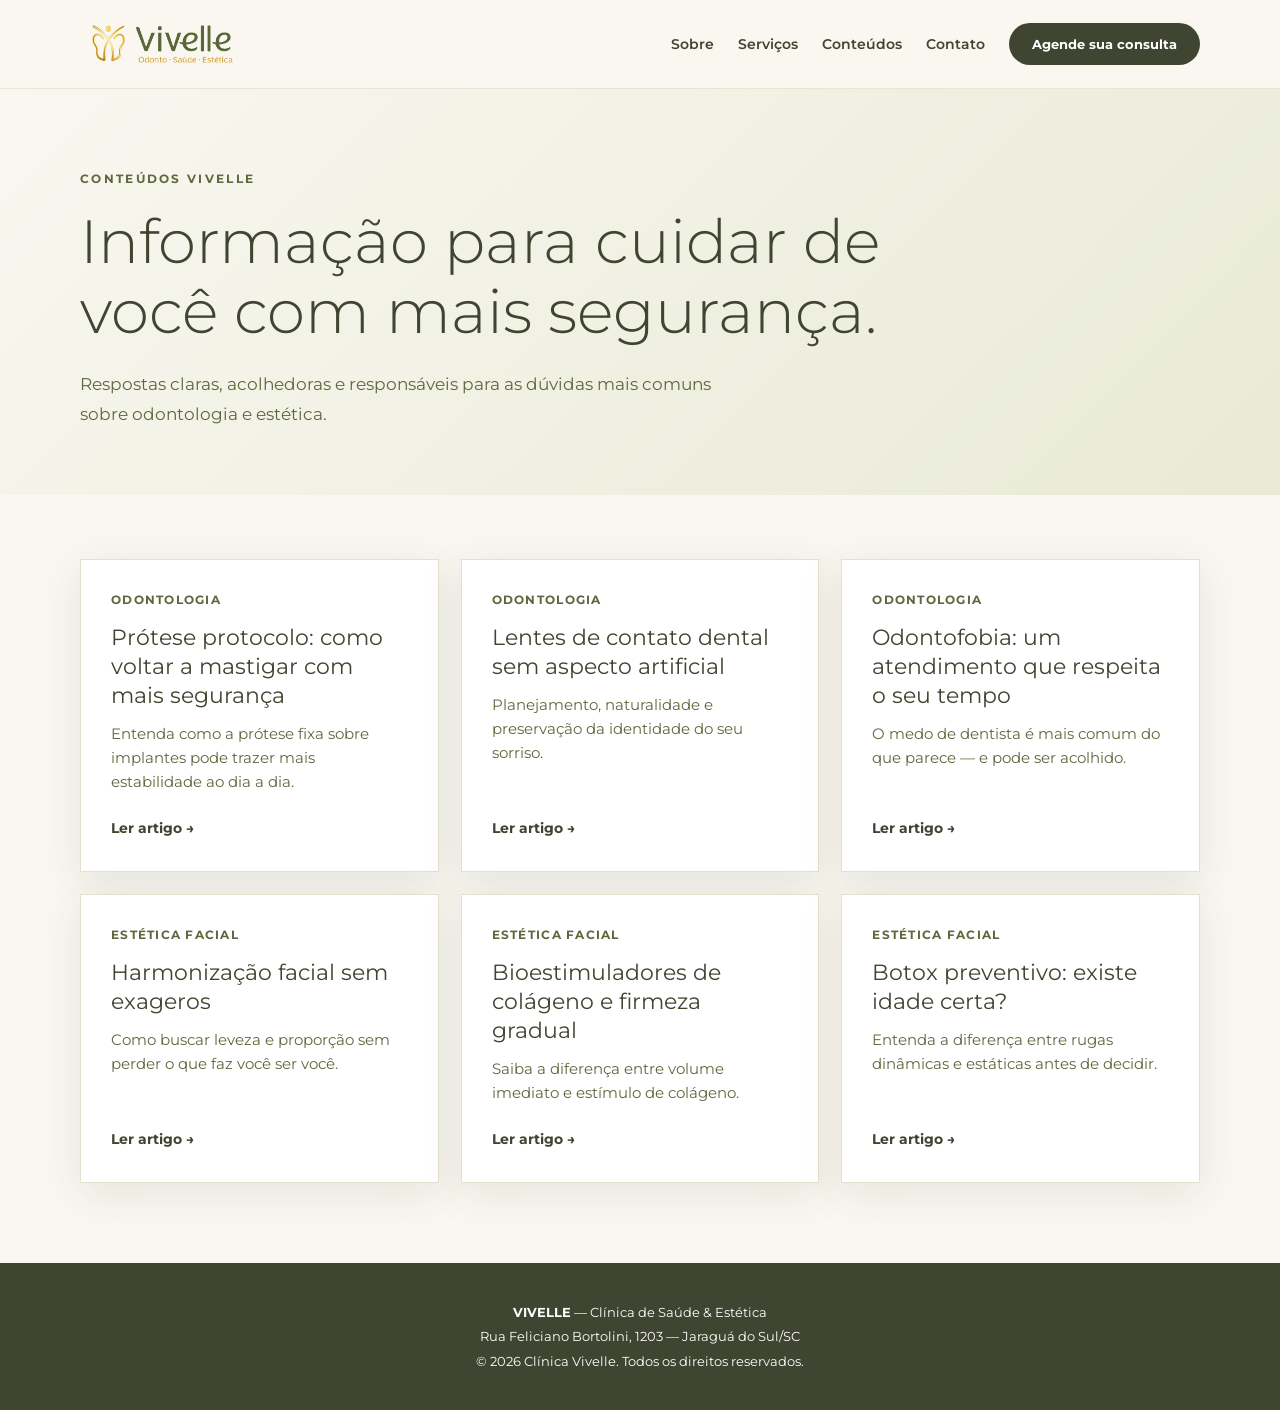
==== artigos/index.html @ 380f758b "Add Vivelle content hub and article pages" ====
<!DOCTYPE html>
<html lang="pt-BR">
<head>
  <meta charset="UTF-8">
  <meta name="viewport" content="width=device-width, initial-scale=1.0">
  <title>Conteúdos | Clínica Vivelle</title>
  <meta name="description" content="Informação clara e acolhedora sobre odontologia, implantes, estética facial e bem-estar na Clínica Vivelle, em Jaraguá do Sul.">
  <link rel="preconnect" href="https://fonts.googleapis.com">
  <link rel="preconnect" href="https://fonts.gstatic.com" crossorigin>
  <link href="https://fonts.googleapis.com/css2?family=Montserrat:wght@300;400;500;600;700&display=swap" rel="stylesheet">
  <link rel="stylesheet" href="artigos.css">
</head>
<body>
  <header>
    <div class="container header-inner">
      <a href="../index.html" class="logo" aria-label="Página inicial da Vivelle"><img src="../IMAGEMS/Vivelle - versoes logotipo_LOGO 3D - HORIZONTAL - POSITIVO.png" alt="Vivelle"></a>
      <button class="menu-toggle" aria-label="Abrir menu" aria-expanded="false">☰</button>
      <nav><ul><li><a href="../index.html#sobre">Sobre</a></li><li><a href="../index.html#servicos">Serviços</a></li><li><a href="index.html">Conteúdos</a></li><li><a href="../index.html#contato">Contato</a></li><li><a href="https://go.pipelead.to/w/gjkfCk" target="_blank" rel="noopener" class="btn">Agende sua consulta</a></li></ul></nav>
    </div>
  </header>
  <main>
    <section class="page-hero"><div class="container"><span class="eyebrow">Conteúdos Vivelle</span><h1>Informação para cuidar de você com mais segurança.</h1><p>Respostas claras, acolhedoras e responsáveis para as dúvidas mais comuns sobre odontologia e estética.</p></div></section>
    <section class="content"><div class="container"><div class="articles-grid">
      <article class="article-card"><span class="tag">Odontologia</span><h2>Prótese protocolo: como voltar a mastigar com mais segurança</h2><p>Entenda como a prótese fixa sobre implantes pode trazer mais estabilidade ao dia a dia.</p><a href="protese-protocolo.html">Ler artigo →</a></article>
      <article class="article-card"><span class="tag">Odontologia</span><h2>Lentes de contato dental sem aspecto artificial</h2><p>Planejamento, naturalidade e preservação da identidade do seu sorriso.</p><a href="lentes-de-contato-dental.html">Ler artigo →</a></article>
      <article class="article-card"><span class="tag">Odontologia</span><h2>Odontofobia: um atendimento que respeita o seu tempo</h2><p>O medo de dentista é mais comum do que parece — e pode ser acolhido.</p><a href="odontofobia.html">Ler artigo →</a></article>
      <article class="article-card"><span class="tag">Estética facial</span><h2>Harmonização facial sem exageros</h2><p>Como buscar leveza e proporção sem perder o que faz você ser você.</p><a href="harmonizacao-facial-natural.html">Ler artigo →</a></article>
      <article class="article-card"><span class="tag">Estética facial</span><h2>Bioestimuladores de colágeno e firmeza gradual</h2><p>Saiba a diferença entre volume imediato e estímulo de colágeno.</p><a href="bioestimuladores-de-colageno.html">Ler artigo →</a></article>
      <article class="article-card"><span class="tag">Estética facial</span><h2>Botox preventivo: existe idade certa?</h2><p>Entenda a diferença entre rugas dinâmicas e estáticas antes de decidir.</p><a href="botox-preventivo.html">Ler artigo →</a></article>
    </div></div></section>
  </main>
  <footer><div class="container"><p><strong>VIVELLE</strong> — Clínica de Saúde & Estética</p><p>Rua Feliciano Bortolini, 1203 — Jaraguá do Sul/SC</p><p>© 2026 Clínica Vivelle. Todos os direitos reservados.</p></div></footer>
  <script>const b=document.querySelector('.menu-toggle'),n=document.querySelector('nav ul');b.addEventListener('click',()=>{const e=n.classList.toggle('active');b.setAttribute('aria-expanded',e);b.textContent=e?'✕':'☰'});</script>
</body>
</html>
---- artigos/artigos.css ----
:root {
  --olive-dark: #3f4530;
  --olive: #5d683d;
  --sage: #c1c59d;
  --sage-light: #e8ead6;
  --beige: #edd99f;
  --gold: #c69f44;
  --cream: #f9f7f0;
  --white: #fff;
  --text: #3f4530;
  --text-light: #5d683d;
  --shadow: 0 10px 40px rgba(63, 69, 48, .1);
}
* { box-sizing: border-box; }
html { scroll-behavior: smooth; }
body { margin: 0; color: var(--text); background: var(--cream); font-family: Montserrat, Arial, sans-serif; font-size: 16px; line-height: 1.8; }
a { color: inherit; }
.container { width: min(92%, 1120px); margin: 0 auto; }
header { position: sticky; top: 0; z-index: 5; background: rgba(249,247,240,.96); backdrop-filter: blur(10px); border-bottom: 1px solid rgba(193,197,157,.35); }
.header-inner { min-height: 88px; display: flex; align-items: center; justify-content: space-between; gap: 24px; }
.logo img { display: block; height: 52px; width: auto; }
nav ul { display: flex; align-items: center; gap: 24px; list-style: none; margin: 0; padding: 0; }
nav a { color: var(--text); text-decoration: none; font-size: .86rem; font-weight: 600; }
nav a:hover, nav a:focus { color: var(--gold); }
.btn { display: inline-flex; align-items: center; justify-content: center; padding: 13px 23px; border-radius: 99px; background: var(--olive-dark); color: var(--white); font-size: .84rem; font-weight: 700; line-height: 1.2; text-decoration: none; transition: transform .2s, background .2s; }
.btn:hover, .btn:focus { background: var(--olive); color: var(--white); transform: translateY(-2px); }
.menu-toggle { display: none; border: 0; background: transparent; color: var(--olive-dark); font-size: 1.6rem; }
.page-hero { padding: 80px 0 66px; background: linear-gradient(135deg, var(--cream), var(--sage-light)); }
.eyebrow { display: block; margin-bottom: 17px; color: var(--olive); font-size: .72rem; font-weight: 700; letter-spacing: .2em; text-transform: uppercase; }
.page-hero h1 { max-width: 880px; margin: 0; font-size: clamp(2.1rem, 5vw, 3.8rem); font-weight: 300; line-height: 1.15; }
.page-hero p { max-width: 680px; margin: 22px 0 0; color: var(--text-light); font-size: 1.05rem; }
.content { padding: 64px 0 80px; }
.articles-grid { display: grid; grid-template-columns: repeat(3, 1fr); gap: 22px; }
.article-card { display: flex; flex-direction: column; padding: 30px; min-height: 270px; background: var(--white); border: 1px solid rgba(193,197,157,.5); box-shadow: var(--shadow); }
.article-card .tag { color: var(--olive); font-size: .72rem; font-weight: 700; letter-spacing: .11em; text-transform: uppercase; }
.article-card h2 { margin: 12px 0; font-size: 1.35rem; font-weight: 400; line-height: 1.35; }
.article-card p { margin: 0 0 22px; color: var(--text-light); font-size: .91rem; line-height: 1.65; }
.article-card a { margin-top: auto; color: var(--olive-dark); font-size: .86rem; font-weight: 700; text-decoration: none; }
.article-card a:hover { color: var(--gold); }
.article { width: min(92%, 790px); margin: 0 auto; }
.article-intro { padding: 48px 0 26px; color: var(--text-light); font-size: 1.16rem; }
.article h2 { margin: 45px 0 12px; color: var(--olive-dark); font-size: 1.65rem; font-weight: 400; line-height: 1.28; }
.article p { margin: 0 0 22px; }
.article strong { color: var(--olive-dark); }
.article a:not(.btn) { color: var(--olive); font-weight: 700; }
.article a:not(.btn):hover { color: var(--gold); }
.notice { margin: 42px 0; padding: 25px 28px; border-left: 4px solid var(--gold); background: #fffdf7; color: var(--text-light); font-size: .93rem; }
.cta { margin: 54px 0 0; padding: 42px; background: var(--olive-dark); color: var(--white); text-align: center; }
.cta h2 { margin: 0 0 12px; color: var(--white); font-size: 1.7rem; font-weight: 300; }
.cta p { margin: 0 auto 24px; max-width: 540px; }
.cta .btn { background: var(--beige); color: var(--olive-dark); }
.cta .btn:hover { background: var(--white); }
.related { padding: 72px 0; background: var(--sage-light); }
.related h2 { margin: 0 0 24px; font-size: 1.8rem; font-weight: 300; }
.related-links { display: grid; grid-template-columns: repeat(2, 1fr); gap: 15px; }
.related-links a { display: block; padding: 21px; background: var(--white); color: var(--olive-dark); font-size: .94rem; font-weight: 600; line-height: 1.45; text-decoration: none; }
.related-links a:hover { color: var(--gold); }
footer { padding: 36px 0; background: var(--olive-dark); color: var(--white); text-align: center; font-size: .82rem; line-height: 1.7; }
footer p { margin: 2px 0; }
@media (max-width: 760px) {
  .header-inner { min-height: 74px; }
  .logo img { height: 43px; }
  .menu-toggle { display: block; }
  nav ul { display: none; position: absolute; top: 74px; left: 0; right: 0; flex-direction: column; align-items: stretch; gap: 0; padding: 16px 4%; background: var(--cream); border-bottom: 1px solid var(--sage); }
  nav ul.active { display: flex; }
  nav li { padding: 9px 0; }
  nav .btn { width: 100%; }
  .articles-grid, .related-links { grid-template-columns: 1fr; }
  .page-hero { padding: 58px 0 48px; }
  .content { padding: 45px 0 60px; }
  .cta { padding: 32px 22px; }
}
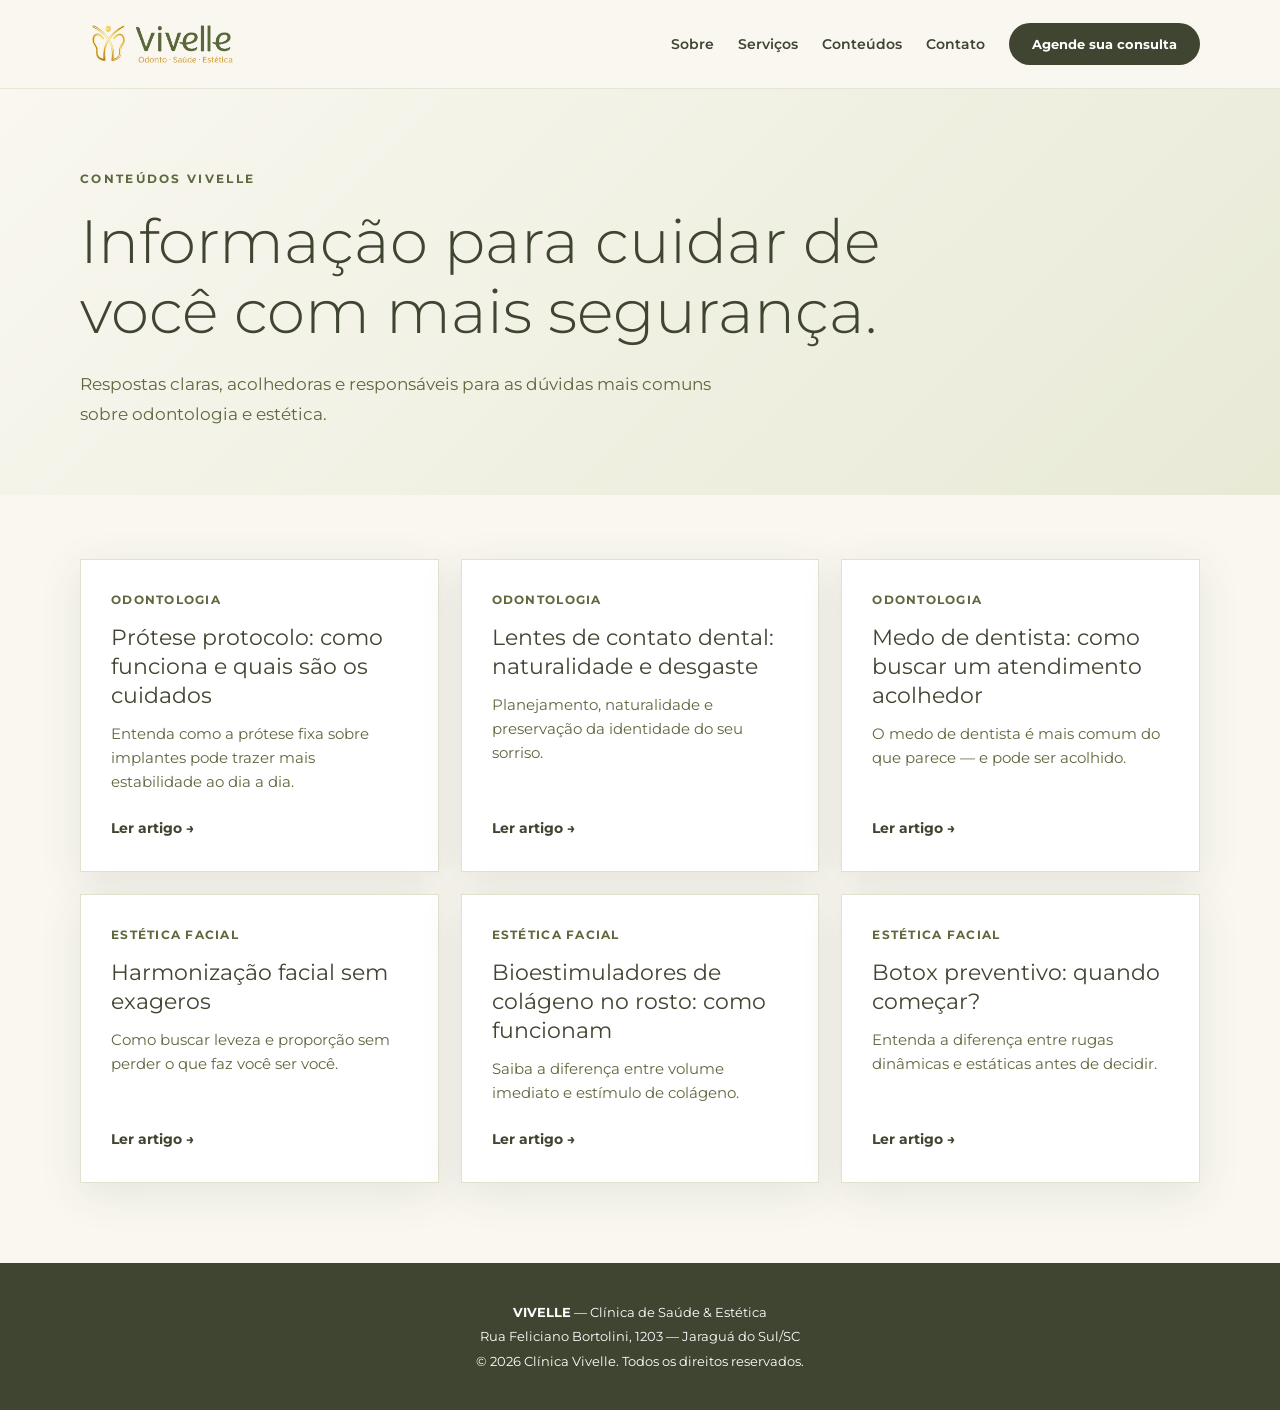
==== commit 3f9cdd6c: "Improve article search intent and connect treatment sections" ====
--- a/artigos/index.html
+++ b/artigos/index.html
@@ -3,7 +3,7 @@
 <head>
   <meta charset="UTF-8">
   <meta name="viewport" content="width=device-width, initial-scale=1.0">
-  <title>Conteúdos | Clínica Vivelle</title>
+  <title>Conteúdos | Clínica Vivelle</title><link rel="canonical" href="https://clinicavivelle.com.br/artigos/">
   <meta name="description" content="Informação clara e acolhedora sobre odontologia, implantes, estética facial e bem-estar na Clínica Vivelle, em Jaraguá do Sul.">
   <link rel="preconnect" href="https://fonts.googleapis.com">
   <link rel="preconnect" href="https://fonts.gstatic.com" crossorigin>
@@ -13,20 +13,20 @@
 <body>
   <header>
     <div class="container header-inner">
-      <a href="../index.html" class="logo" aria-label="Página inicial da Vivelle"><img src="../IMAGEMS/Vivelle - versoes logotipo_LOGO 3D - HORIZONTAL - POSITIVO.png" alt="Vivelle"></a>
+      <a href="/" class="logo" aria-label="Página inicial da Vivelle"><img src="../IMAGEMS/Vivelle - versoes logotipo_LOGO 3D - HORIZONTAL - POSITIVO.png" alt="Vivelle"></a>
       <button class="menu-toggle" aria-label="Abrir menu" aria-expanded="false">☰</button>
-      <nav><ul><li><a href="../index.html#sobre">Sobre</a></li><li><a href="../index.html#servicos">Serviços</a></li><li><a href="index.html">Conteúdos</a></li><li><a href="../index.html#contato">Contato</a></li><li><a href="https://go.pipelead.to/w/gjkfCk" target="_blank" rel="noopener" class="btn">Agende sua consulta</a></li></ul></nav>
+      <nav><ul><li><a href="/#sobre">Sobre</a></li><li><a href="/#servicos">Serviços</a></li><li><a href="/artigos/">Conteúdos</a></li><li><a href="/#contato">Contato</a></li><li><a href="https://go.pipelead.to/w/gjkfCk" target="_blank" rel="noopener" class="btn">Agende sua consulta</a></li></ul></nav>
     </div>
   </header>
   <main>
     <section class="page-hero"><div class="container"><span class="eyebrow">Conteúdos Vivelle</span><h1>Informação para cuidar de você com mais segurança.</h1><p>Respostas claras, acolhedoras e responsáveis para as dúvidas mais comuns sobre odontologia e estética.</p></div></section>
     <section class="content"><div class="container"><div class="articles-grid">
-      <article class="article-card"><span class="tag">Odontologia</span><h2>Prótese protocolo: como voltar a mastigar com mais segurança</h2><p>Entenda como a prótese fixa sobre implantes pode trazer mais estabilidade ao dia a dia.</p><a href="protese-protocolo.html">Ler artigo →</a></article>
-      <article class="article-card"><span class="tag">Odontologia</span><h2>Lentes de contato dental sem aspecto artificial</h2><p>Planejamento, naturalidade e preservação da identidade do seu sorriso.</p><a href="lentes-de-contato-dental.html">Ler artigo →</a></article>
-      <article class="article-card"><span class="tag">Odontologia</span><h2>Odontofobia: um atendimento que respeita o seu tempo</h2><p>O medo de dentista é mais comum do que parece — e pode ser acolhido.</p><a href="odontofobia.html">Ler artigo →</a></article>
-      <article class="article-card"><span class="tag">Estética facial</span><h2>Harmonização facial sem exageros</h2><p>Como buscar leveza e proporção sem perder o que faz você ser você.</p><a href="harmonizacao-facial-natural.html">Ler artigo →</a></article>
-      <article class="article-card"><span class="tag">Estética facial</span><h2>Bioestimuladores de colágeno e firmeza gradual</h2><p>Saiba a diferença entre volume imediato e estímulo de colágeno.</p><a href="bioestimuladores-de-colageno.html">Ler artigo →</a></article>
-      <article class="article-card"><span class="tag">Estética facial</span><h2>Botox preventivo: existe idade certa?</h2><p>Entenda a diferença entre rugas dinâmicas e estáticas antes de decidir.</p><a href="botox-preventivo.html">Ler artigo →</a></article>
+      <article class="article-card"><span class="tag">Odontologia</span><h2>Prótese protocolo: como funciona e quais são os cuidados</h2><p>Entenda como a prótese fixa sobre implantes pode trazer mais estabilidade ao dia a dia.</p><a href="/artigos/protese-protocolo">Ler artigo →</a></article>
+      <article class="article-card"><span class="tag">Odontologia</span><h2>Lentes de contato dental: naturalidade e desgaste</h2><p>Planejamento, naturalidade e preservação da identidade do seu sorriso.</p><a href="/artigos/lentes-de-contato-dental">Ler artigo →</a></article>
+      <article class="article-card"><span class="tag">Odontologia</span><h2>Medo de dentista: como buscar um atendimento acolhedor</h2><p>O medo de dentista é mais comum do que parece — e pode ser acolhido.</p><a href="/artigos/odontofobia">Ler artigo →</a></article>
+      <article class="article-card"><span class="tag">Estética facial</span><h2>Harmonização facial sem exageros</h2><p>Como buscar leveza e proporção sem perder o que faz você ser você.</p><a href="/artigos/harmonizacao-facial-natural">Ler artigo →</a></article>
+      <article class="article-card"><span class="tag">Estética facial</span><h2>Bioestimuladores de colágeno no rosto: como funcionam</h2><p>Saiba a diferença entre volume imediato e estímulo de colágeno.</p><a href="/artigos/bioestimuladores-de-colageno">Ler artigo →</a></article>
+      <article class="article-card"><span class="tag">Estética facial</span><h2>Botox preventivo: quando começar?</h2><p>Entenda a diferença entre rugas dinâmicas e estáticas antes de decidir.</p><a href="/artigos/botox-preventivo">Ler artigo →</a></article>
     </div></div></section>
   </main>
   <footer><div class="container"><p><strong>VIVELLE</strong> — Clínica de Saúde & Estética</p><p>Rua Feliciano Bortolini, 1203 — Jaraguá do Sul/SC</p><p>© 2026 Clínica Vivelle. Todos os direitos reservados.</p></div></footer>
--- a/artigos/artigos.css
+++ b/artigos/artigos.css
@@ -70,3 +70,9 @@
   .content { padding: 45px 0 60px; }
   .cta { padding: 32px 22px; }
 }
+
+.article-overview { border-bottom: 1px solid var(--sage); padding: 24px 0 30px; }
+.article-overview h2 { margin: 0 0 12px; font-size: 1.1rem; }
+.article-overview ul { padding-left: 22px; margin: 0; }
+.article-overview li { margin: 8px 0; }
+.article h2[id] { scroll-margin-top: 115px; }
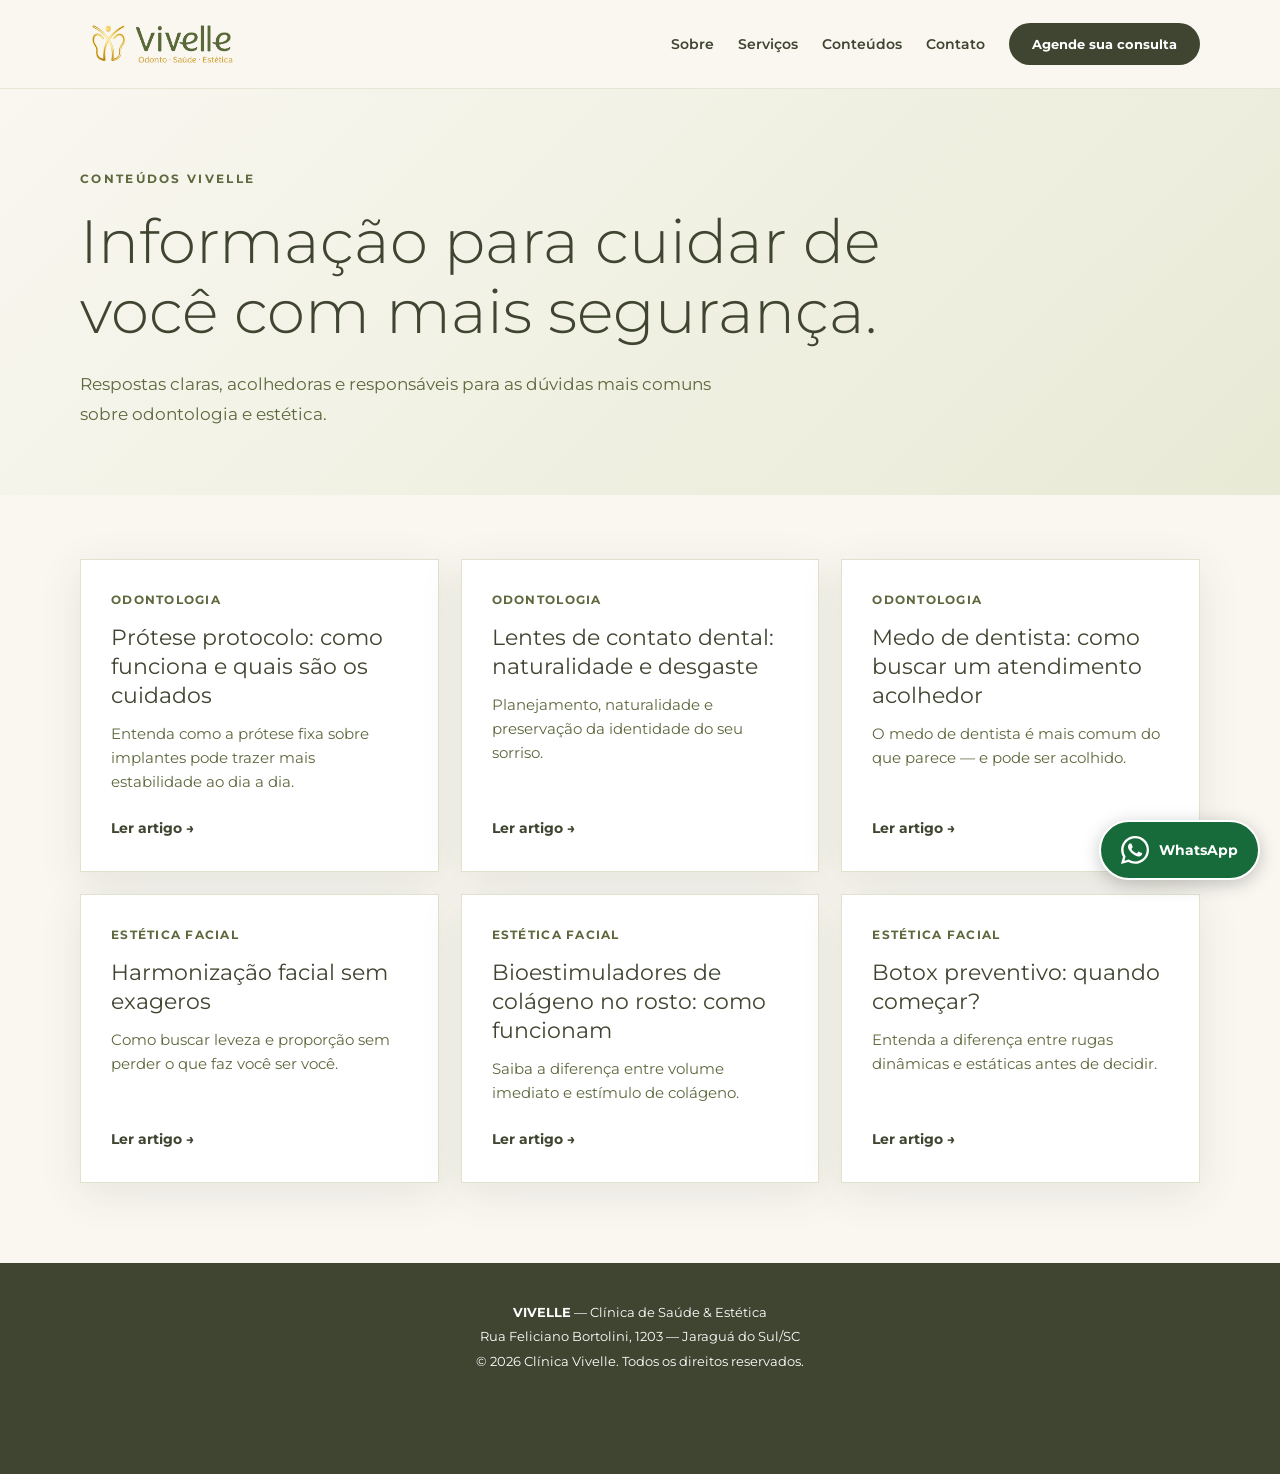
==== commit 17028190: "Add floating WhatsApp contact button to homepage and articles" ====
--- a/artigos/index.html
+++ b/artigos/index.html
@@ -9,7 +9,7 @@
   <link rel="preconnect" href="https://fonts.gstatic.com" crossorigin>
   <link href="https://fonts.googleapis.com/css2?family=Montserrat:wght@300;400;500;600;700&display=swap" rel="stylesheet">
   <link rel="stylesheet" href="artigos.css">
-</head>
+<link rel="stylesheet" href="/whatsapp.css"></head>
 <body>
   <header>
     <div class="container header-inner">
@@ -31,5 +31,6 @@
   </main>
   <footer><div class="container"><p><strong>VIVELLE</strong> — Clínica de Saúde & Estética</p><p>Rua Feliciano Bortolini, 1203 — Jaraguá do Sul/SC</p><p>© 2026 Clínica Vivelle. Todos os direitos reservados.</p></div></footer>
   <script>const b=document.querySelector('.menu-toggle'),n=document.querySelector('nav ul');b.addEventListener('click',()=>{const e=n.classList.toggle('active');b.setAttribute('aria-expanded',e);b.textContent=e?'✕':'☰'});</script>
+<a class="whatsapp-float" href="https://go.pipelead.to/w/gjkfCk" target="_blank" rel="noopener noreferrer" aria-label="Falar com a Vivelle pelo WhatsApp (abre em nova aba)" title="Falar com a Vivelle pelo WhatsApp"><svg xmlns="http://www.w3.org/2000/svg" viewBox="0 0 24 24" width="28" height="28" aria-hidden="true" focusable="false"><path fill="currentColor" d="M20.52 3.48A11.9 11.9 0 0 0 12.05 0C5.47 0 .12 5.35.12 11.93c0 2.1.55 4.15 1.6 5.96L0 24l6.26-1.64a11.9 11.9 0 0 0 5.78 1.47h.01C18.63 23.83 24 18.48 24 11.9c0-3.18-1.24-6.17-3.48-8.42ZM12.05 21.8a9.86 9.86 0 0 1-5.03-1.38l-.36-.21-3.72.98.99-3.63-.24-.37a9.87 9.87 0 0 1-1.52-5.26c0-5.47 4.45-9.92 9.93-9.92a9.84 9.84 0 0 1 7.01 2.91 9.84 9.84 0 0 1 2.9 7.01c0 5.47-4.46 9.87-9.96 9.87Zm5.44-7.4c-.3-.15-1.77-.87-2.04-.97-.28-.1-.48-.15-.68.15s-.77.97-.94 1.17c-.17.2-.35.22-.65.07-.3-.15-1.26-.46-2.4-1.48-.89-.79-1.49-1.77-1.66-2.07-.17-.3-.02-.46.13-.61.13-.13.3-.35.45-.52.15-.18.2-.3.3-.5.1-.2.05-.38-.02-.53-.08-.15-.68-1.62-.93-2.22-.24-.58-.49-.5-.67-.51h-.57c-.2 0-.52.07-.8.37-.27.3-1.04 1.02-1.04 2.49s1.07 2.88 1.22 3.08c.15.2 2.1 3.21 5.08 4.5.71.3 1.26.49 1.69.63.71.23 1.36.2 1.87.12.57-.09 1.77-.72 2.02-1.42.25-.69.25-1.29.17-1.41-.07-.13-.27-.2-.57-.35Z"/></svg><span>WhatsApp</span></a>
 </body>
 </html>
--- a/whatsapp.css
+++ b/whatsapp.css
@@ -0,0 +1,31 @@
+.whatsapp-float {
+  position: fixed;
+  right: max(20px, env(safe-area-inset-right));
+  bottom: max(20px, env(safe-area-inset-bottom));
+  z-index: 1100;
+  display: inline-flex;
+  align-items: center;
+  justify-content: center;
+  gap: 10px;
+  min-width: 58px;
+  min-height: 58px;
+  padding: 14px 20px;
+  border: 2px solid #fff;
+  border-radius: 999px;
+  background: #176b3b;
+  color: #fff;
+  box-shadow: 0 4px 18px rgba(0, 0, 0, .22);
+  font-family: Montserrat, Arial, sans-serif;
+  font-size: 14px;
+  font-weight: 700;
+  line-height: 1;
+  text-decoration: none;
+}
+.whatsapp-float svg { flex: 0 0 28px; display: block; }
+.whatsapp-float:hover { background: #12552f; color: #fff; }
+.whatsapp-float:focus-visible { outline: 3px solid #c69f44; outline-offset: 4px; }
+body > footer { padding-bottom: calc(100px + env(safe-area-inset-bottom)); }
+@media (max-width: 600px) {
+  .whatsapp-float { right: max(16px, env(safe-area-inset-right)); bottom: max(16px, env(safe-area-inset-bottom)); width: 58px; padding: 13px; }
+  .whatsapp-float span { display: none; }
+}
